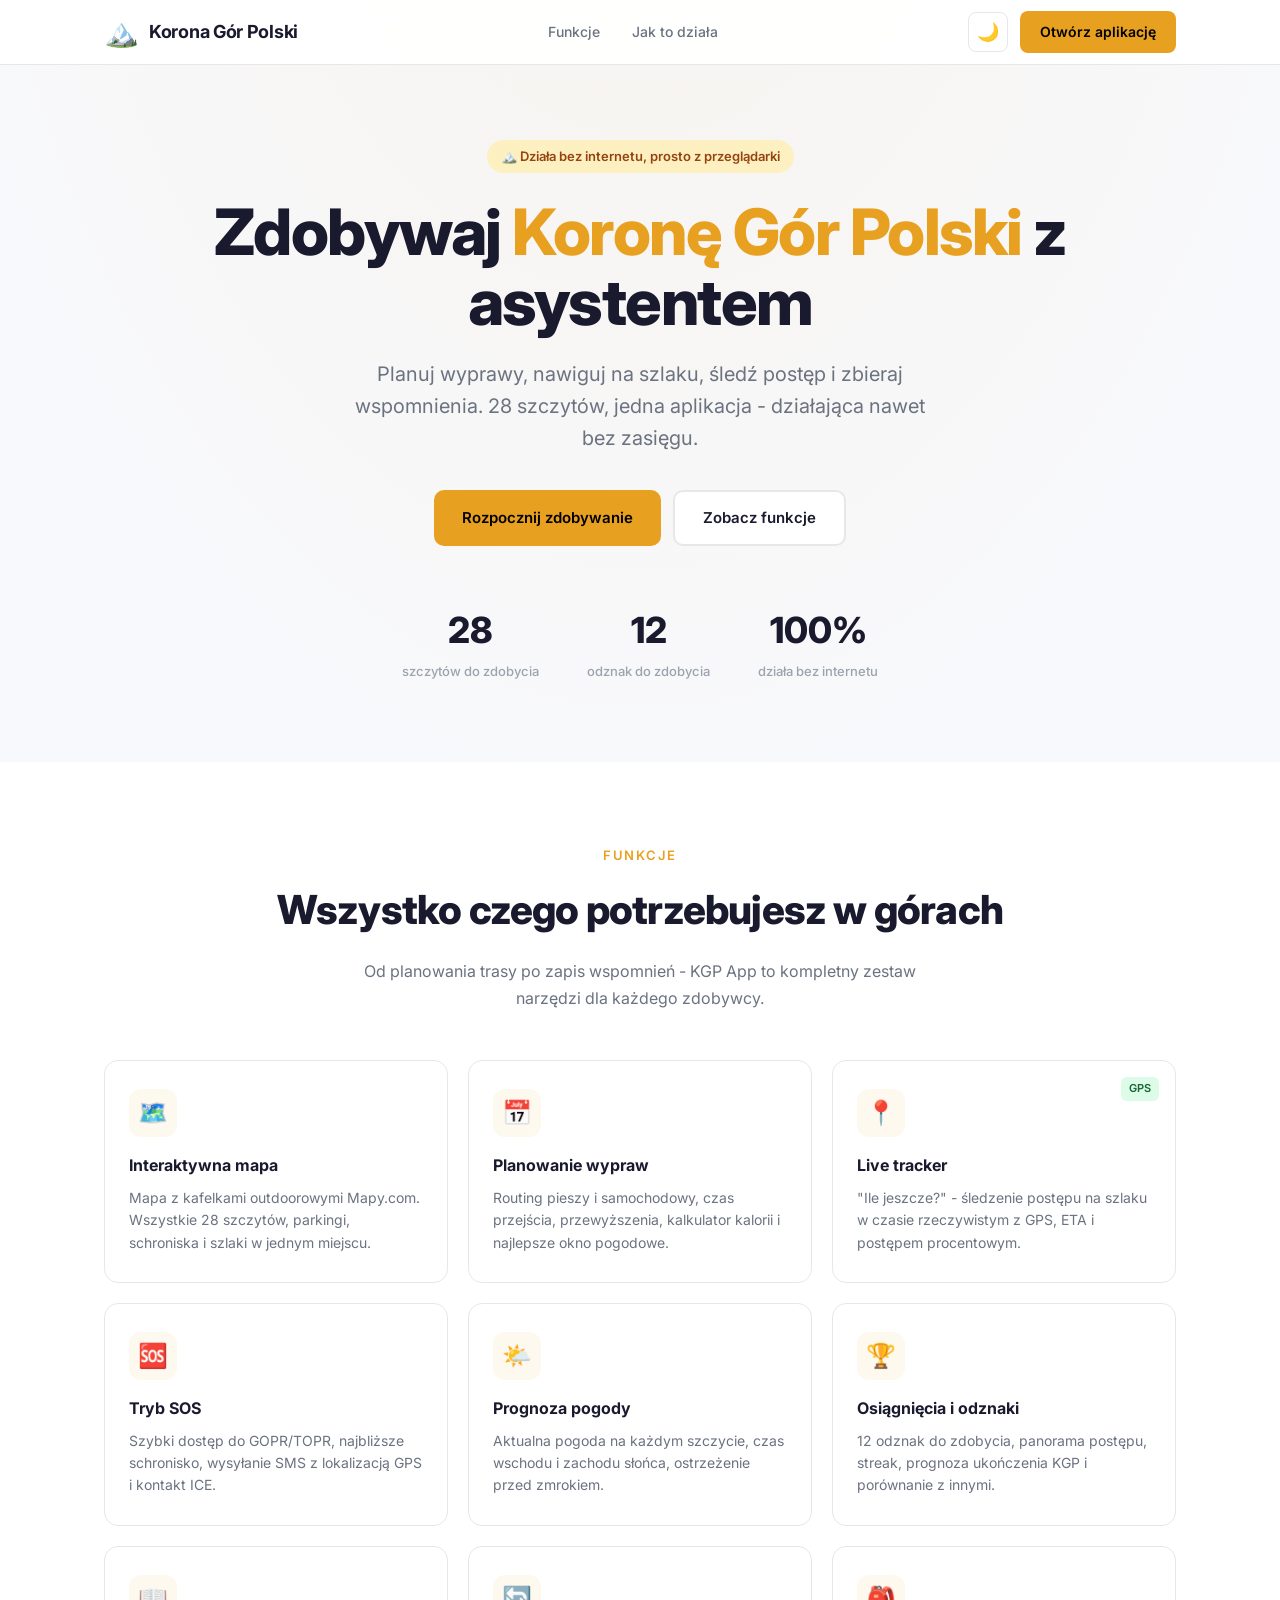
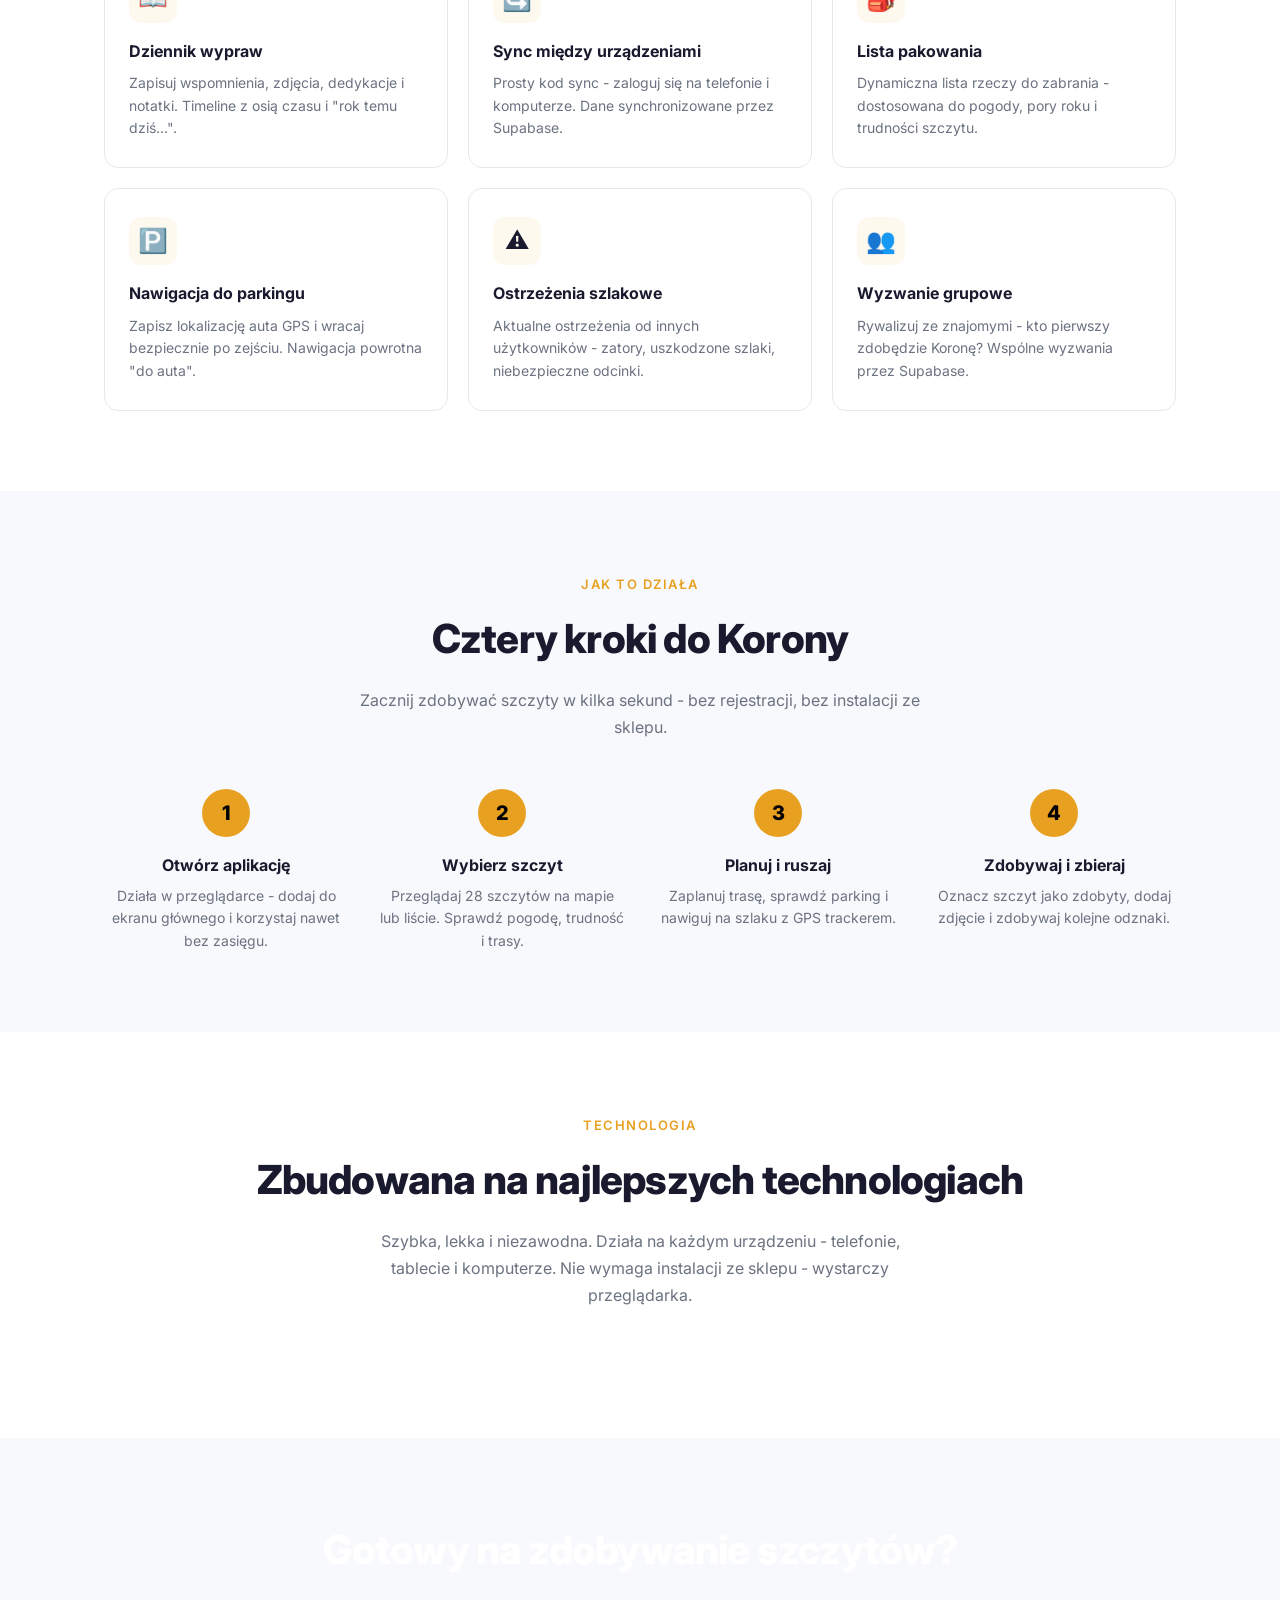
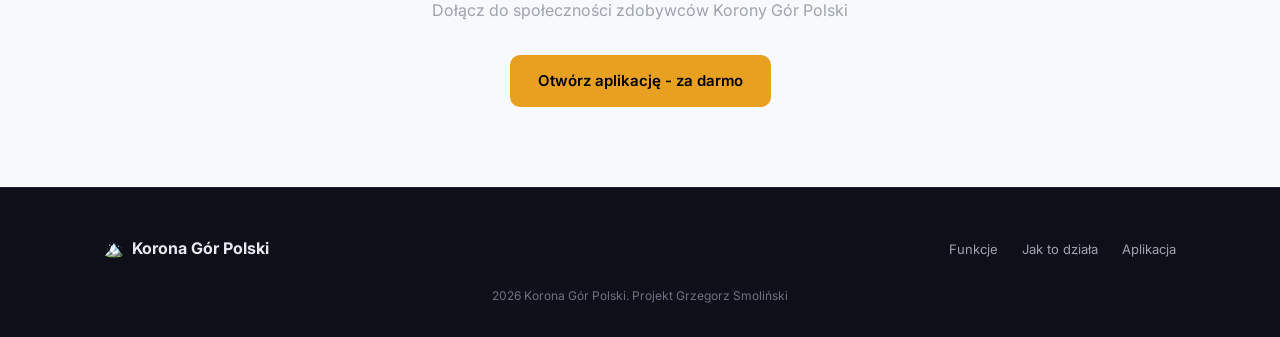
==== about.html @ d7c1f5a4 "Add landing page, admin panel, context detection, data migration, project docs - about.html: respons" ====
<!DOCTYPE html>
<html lang="pl">
<head>
<meta charset="UTF-8">
<meta name="viewport" content="width=device-width, initial-scale=1.0">
<meta name="description" content="Korona Gór Polski - aplikacja PWA pomagająca zdobyć 28 najwyższych szczytów polskich pasm górskich">
<meta name="theme-color" content="#ffffff" media="(prefers-color-scheme: light)">
<meta name="theme-color" content="#0f0f1a" media="(prefers-color-scheme: dark)">
<title>Korona Gór Polski - Twój asystent górski</title>
<link rel="icon" href="data:image/svg+xml,<svg xmlns='http://www.w3.org/2000/svg' viewBox='0 0 100 100'><text y='.9em' font-size='90'>🏔️</text></svg>">
<link href="https://fonts.googleapis.com/css2?family=Inter:wght@300;400;500;600;700;800&display=swap" rel="stylesheet">
<style>
/* ── Reset & Base ── */
*, *::before, *::after { box-sizing: border-box; margin: 0; padding: 0; }
html { scroll-behavior: smooth; }

/* ── Color tokens (light) ── */
:root {
  --bg: #ffffff;
  --bg-alt: #f8f9fc;
  --text: #1a1a2e;
  --text2: #6b7280;
  --text3: #9ca3af;
  --border: #e5e7eb;
  --border-hover: #d1d5db;
  --card: #ffffff;
  --card-shadow: rgba(0,0,0,0.08);
  --nav-bg: rgba(255,255,255,0.92);
  --nav-scroll-shadow: rgba(0,0,0,0.06);
  --accent: #e8a020;
  --accent-hover: #f0c060;
  --accent-glow: rgba(232,160,32,0.08);
  --accent-shadow: rgba(232,160,32,0.3);
  --badge-bg: #fef3c7;
  --badge-text: #92400e;
  --feature-icon-bg: #fef9ee;
  --green-bg: #dcfce7;
  --green-text: #166534;
  --cta-bg: #0f0f1a;
  --cta-bg2: #1a1a2e;
  --cta-text: #ffffff;
  --footer-bg: #0f0f1a;
  --footer-text: #9ca3af;
  --footer-text2: #e8e8f0;
  --footer-border: #1e1e35;
  --footer-copy: #6b7280;
  --outline-btn-bg: #ffffff;
}

/* ── Color tokens (dark) ── */
[data-theme="dark"] {
  --bg: #0f0f1a;
  --bg-alt: #1a1a2e;
  --text: #e8e8f0;
  --text2: #9ca3af;
  --text3: #6b7280;
  --border: #2a2a45;
  --border-hover: #3a3a55;
  --card: #1e1e35;
  --card-shadow: rgba(0,0,0,0.3);
  --nav-bg: rgba(15,15,26,0.92);
  --nav-scroll-shadow: rgba(0,0,0,0.2);
  --accent: #e8a020;
  --accent-hover: #f0c060;
  --accent-glow: rgba(232,160,32,0.06);
  --accent-shadow: rgba(232,160,32,0.4);
  --badge-bg: #3d2e10;
  --badge-text: #f0c060;
  --feature-icon-bg: #2a2520;
  --green-bg: #1a3a2a;
  --green-text: #6ee7a0;
  --cta-bg: #1a1a2e;
  --cta-bg2: #252545;
  --cta-text: #e8e8f0;
  --footer-bg: #0a0a14;
  --footer-text: #6b7280;
  --footer-text2: #e8e8f0;
  --footer-border: #1e1e35;
  --footer-copy: #4b5563;
  --outline-btn-bg: #1e1e35;
}

body {
  font-family: 'Inter', -apple-system, BlinkMacSystemFont, 'Segoe UI', sans-serif;
  color: var(--text);
  background: var(--bg);
  line-height: 1.6;
  -webkit-font-smoothing: antialiased;
  transition: background 0.3s, color 0.3s;
}

/* ── Utilities ── */
.container { max-width: 1120px; margin: 0 auto; padding: 0 24px; }
.text-center { text-align: center; }
.sr-only { position: absolute; width: 1px; height: 1px; overflow: hidden; clip: rect(0,0,0,0); }

/* ── Navigation ── */
.nav {
  position: fixed; top: 0; left: 0; right: 0; z-index: 100;
  background: var(--nav-bg);
  backdrop-filter: blur(12px);
  border-bottom: 1px solid var(--border);
  transition: box-shadow 0.3s, background 0.3s;
}
.nav.scrolled { box-shadow: 0 2px 20px var(--nav-scroll-shadow); }
.nav-inner {
  display: flex; align-items: center; justify-content: space-between;
  max-width: 1120px; margin: 0 auto; padding: 0 24px;
  height: 64px;
}
.nav-logo { display: flex; align-items: center; gap: 10px; text-decoration: none; color: var(--text); }
.nav-logo-icon { font-size: 28px; }
.nav-logo-text { font-weight: 700; font-size: 18px; letter-spacing: -0.3px; }
.nav-links { display: flex; gap: 32px; list-style: none; }
.nav-links a {
  text-decoration: none; color: var(--text2); font-size: 14px; font-weight: 500;
  transition: color 0.2s;
}
.nav-links a:hover { color: var(--text); }
.nav-right { display: flex; align-items: center; gap: 12px; }
.nav-cta {
  display: inline-flex; align-items: center; gap: 6px;
  background: var(--accent); color: #000; font-weight: 600; font-size: 14px;
  padding: 10px 20px; border-radius: 8px; text-decoration: none;
  transition: all 0.2s;
}
.nav-cta:hover { background: var(--accent-hover); transform: translateY(-1px); }

.theme-toggle {
  background: none; border: 1px solid var(--border); border-radius: 8px;
  width: 40px; height: 40px; cursor: pointer; font-size: 18px;
  display: flex; align-items: center; justify-content: center;
  transition: all 0.2s; color: var(--text2);
}
.theme-toggle:hover { border-color: var(--border-hover); color: var(--text); }

.nav-mobile-toggle {
  display: none; background: none; border: none; font-size: 24px; cursor: pointer; padding: 4px;
  color: var(--text); order: 3;
}

/* ── Hero ── */
.hero {
  padding: 140px 24px 80px;
  text-align: center;
  background: linear-gradient(180deg, var(--bg-alt) 0%, var(--bg) 100%);
  position: relative;
  overflow: hidden;
}
.hero::before {
  content: '';
  position: absolute; top: -60%; left: -20%; width: 140%; height: 200%;
  background: radial-gradient(ellipse at 50% 0%, var(--accent-glow) 0%, transparent 60%);
  pointer-events: none;
}
.hero-badge {
  display: inline-flex; align-items: center; gap: 6px;
  background: var(--badge-bg); color: var(--badge-text); font-size: 13px; font-weight: 600;
  padding: 6px 14px; border-radius: 20px; margin-bottom: 24px;
}
.hero h1 {
  font-size: clamp(36px, 6vw, 64px);
  font-weight: 800;
  line-height: 1.1;
  letter-spacing: -1.5px;
  margin-bottom: 20px;
  color: var(--text);
}
.hero h1 span { color: var(--accent); }
.hero-desc {
  font-size: clamp(16px, 2vw, 20px);
  color: var(--text2);
  max-width: 600px;
  margin: 0 auto 36px;
  line-height: 1.6;
}
.hero-buttons { display: flex; gap: 12px; justify-content: center; flex-wrap: wrap; }
.btn-hero {
  display: inline-flex; align-items: center; gap: 8px;
  padding: 14px 28px; border-radius: 10px; font-size: 15px; font-weight: 600;
  text-decoration: none; transition: all 0.2s;
}
.btn-primary { background: var(--accent); color: #000; }
.btn-primary:hover { background: var(--accent-hover); transform: translateY(-2px); box-shadow: 0 8px 24px var(--accent-shadow); }
.btn-outline { background: var(--outline-btn-bg); color: var(--text); border: 2px solid var(--border); }
.btn-outline:hover { border-color: var(--border-hover); transform: translateY(-2px); box-shadow: 0 8px 24px var(--card-shadow); }

.hero-stats {
  display: flex; justify-content: center; gap: 48px; margin-top: 56px;
  flex-wrap: wrap;
}
.hero-stat-num { font-size: 36px; font-weight: 800; color: var(--text); }
.hero-stat-label { font-size: 13px; color: var(--text3); font-weight: 500; margin-top: 2px; }

/* ── Section shared ── */
section { padding: 80px 0; }
section:nth-child(even) { background: var(--bg-alt); }
.section-label {
  display: inline-flex; align-items: center; gap: 6px;
  font-size: 13px; font-weight: 600; color: var(--accent); text-transform: uppercase;
  letter-spacing: 1.5px; margin-bottom: 12px;
}
.section-heading {
  font-size: clamp(28px, 4vw, 40px);
  font-weight: 800;
  letter-spacing: -0.8px;
  margin-bottom: 16px;
  color: var(--text);
}
.section-desc {
  font-size: 16px; color: var(--text2); max-width: 560px; margin: 0 auto 48px;
  line-height: 1.7;
}

/* ── Feature cards grid ── */
.features-grid {
  display: grid;
  grid-template-columns: repeat(3, 1fr);
  gap: 20px;
}
.feature-card {
  background: var(--card);
  border: 1px solid var(--border);
  border-radius: 14px;
  padding: 28px 24px;
  transition: all 0.25s;
  position: relative;
  text-align: left;
}
.feature-card:hover {
  transform: translateY(-4px);
  box-shadow: 0 12px 32px var(--card-shadow);
  border-color: var(--border-hover);
}
.feature-icon {
  width: 48px; height: 48px;
  display: flex; align-items: center; justify-content: center;
  font-size: 24px;
  background: var(--feature-icon-bg);
  border-radius: 12px;
  margin-bottom: 16px;
}
.feature-card h3 {
  font-size: 16px; font-weight: 700; margin-bottom: 8px; color: var(--text);
}
.feature-card p {
  font-size: 14px; color: var(--text2); line-height: 1.6;
}
.feature-badge {
  position: absolute; top: 16px; right: 16px;
  background: var(--green-bg); color: var(--green-text); font-size: 11px; font-weight: 600;
  padding: 3px 8px; border-radius: 6px;
}

/* ── How it works ── */
.steps { display: grid; grid-template-columns: repeat(4, 1fr); gap: 32px; }
.step { text-align: center; }
.step-num {
  width: 48px; height: 48px; border-radius: 50%;
  background: var(--accent); color: #000; font-weight: 800; font-size: 20px;
  display: inline-flex; align-items: center; justify-content: center;
  margin-bottom: 16px;
}
.step h3 { font-size: 16px; font-weight: 700; margin-bottom: 6px; color: var(--text); }
.step p { font-size: 14px; color: var(--text2); }

/* ── CTA section ── */
.cta-section {
  background: linear-gradient(135deg, var(--cta-bg) 0%, var(--cta-bg2) 100%);
  padding: 80px 0;
  text-align: center;
  color: var(--cta-text);
}
.cta-section h2 {
  font-size: clamp(28px, 4vw, 40px);
  font-weight: 800;
  margin-bottom: 16px;
  letter-spacing: -0.8px;
  color: var(--cta-text);
}
.cta-section p { color: var(--text3); font-size: 16px; margin-bottom: 32px; }
.cta-section .btn-primary:hover { box-shadow: 0 8px 32px var(--accent-shadow); }

/* ── Footer ── */
.footer {
  background: var(--footer-bg); color: var(--footer-text); padding: 48px 0 32px;
  border-top: 1px solid var(--footer-border);
}
.footer-inner {
  display: flex; justify-content: space-between; align-items: center;
  flex-wrap: wrap; gap: 16px;
}
.footer-logo { display: flex; align-items: center; gap: 8px; }
.footer-logo-text { color: var(--footer-text2); font-weight: 700; font-size: 16px; }
.footer-links { display: flex; gap: 24px; list-style: none; }
.footer-links a { color: var(--footer-text); text-decoration: none; font-size: 13px; transition: color 0.2s; }
.footer-links a:hover { color: var(--footer-text2); }
.footer-copy { width: 100%; text-align: center; margin-top: 24px; font-size: 12px; color: var(--footer-copy); }

/* ── Responsive ── */
@media (max-width: 900px) {
  .features-grid { grid-template-columns: repeat(2, 1fr); }
  .steps { grid-template-columns: repeat(2, 1fr); gap: 24px; }
  .hero-stats { gap: 32px; }
}
@media (max-width: 640px) {
  .features-grid { grid-template-columns: 1fr; }
  .steps { grid-template-columns: 1fr; gap: 20px; }
  .hero { padding: 120px 20px 60px; }
  .hero-stats { gap: 24px; }
  .hero-stat-num { font-size: 28px; }
  .nav-links { display: none; }
  .nav-mobile-toggle { display: block; }
  .nav-cta { display: none; }
  .nav-links.open {
    display: flex; flex-direction: column;
    position: absolute; top: 64px; left: 0; right: 0;
    background: var(--nav-bg); backdrop-filter: blur(12px);
    padding: 16px 24px; gap: 16px;
    border-bottom: 1px solid var(--border);
  }
  .footer-inner { flex-direction: column; text-align: center; }
  .footer-links { justify-content: center; }
}

/* ── Animations ── */
@keyframes fadeUp {
  from { opacity: 0; transform: translateY(24px); }
  to { opacity: 1; transform: translateY(0); }
}
.animate { opacity: 0; }
.animate.visible { animation: fadeUp 0.6s ease forwards; }
.animate.delay-1 { animation-delay: 0.1s; }
.animate.delay-2 { animation-delay: 0.2s; }
.animate.delay-3 { animation-delay: 0.3s; }
</style>
</head>
<body>

<!-- ── Nav ── -->
<nav class="nav" id="nav">
  <div class="nav-inner">
    <a href="#" class="nav-logo">
      <span class="nav-logo-icon">🏔️</span>
      <span class="nav-logo-text">Korona Gór Polski</span>
    </a>
    <ul class="nav-links" id="navLinks">
      <li><a href="#funkcje">Funkcje</a></li>
      <li><a href="#jak-to-dziala">Jak to działa</a></li>
    </ul>
    <div class="nav-right">
      <button class="theme-toggle" id="themeToggle" aria-label="Przełącz motyw">🌙</button>
      <a href="index.html" class="nav-cta">Otwórz aplikację</a>
      <button class="nav-mobile-toggle" id="navToggle" aria-label="Menu">☰</button>
    </div>
  </div>
</nav>

<!-- ── Hero ── -->
<section class="hero">
  <div class="container">
    <div class="hero-badge">🏔️ Działa bez internetu, prosto z przeglądarki</div>
    <h1 class="animate">Zdobywaj <span>Koronę Gór Polski</span> z asystentem</h1>
    <p class="hero-desc animate delay-1">
      Planuj wyprawy, nawiguj na szlaku, śledź postęp i zbieraj wspomnienia.
      28 szczytów, jedna aplikacja - działająca nawet bez zasięgu.
    </p>
    <div class="hero-buttons animate delay-2">
      <a href="index.html" class="btn-hero btn-primary">Rozpocznij zdobywanie</a>
      <a href="#funkcje" class="btn-hero btn-outline">Zobacz funkcje</a>
    </div>
    <div class="hero-stats animate delay-3">
      <div>
        <div class="hero-stat-num">28</div>
        <div class="hero-stat-label">szczytów do zdobycia</div>
      </div>
      <div>
        <div class="hero-stat-num">12</div>
        <div class="hero-stat-label">odznak do zdobycia</div>
      </div>
      <div>
        <div class="hero-stat-num">100%</div>
        <div class="hero-stat-label">działa bez internetu</div>
      </div>
    </div>
  </div>
</section>

<!-- ── Features ── -->
<section id="funkcje">
  <div class="container text-center">
    <div class="section-label">Funkcje</div>
    <h2 class="section-heading">Wszystko czego potrzebujesz w górach</h2>
    <p class="section-desc">
      Od planowania trasy po zapis wspomnień - KGP App to kompletny zestaw narzędzi dla każdego zdobywcy.
    </p>
    <div class="features-grid">

      <div class="feature-card animate">
        <div class="feature-icon">🗺️</div>
        <h3>Interaktywna mapa</h3>
        <p>Mapa z kafelkami outdoorowymi Mapy.com. Wszystkie 28 szczytów, parkingi, schroniska i szlaki w jednym miejscu.</p>
      </div>

      <div class="feature-card animate delay-1">
        <div class="feature-icon">📅</div>
        <h3>Planowanie wypraw</h3>
        <p>Routing pieszy i samochodowy, czas przejścia, przewyższenia, kalkulator kalorii i najlepsze okno pogodowe.</p>
      </div>

      <div class="feature-card animate delay-2">
        <div class="feature-icon">📍</div>
        <h3>Live tracker</h3>
        <p>"Ile jeszcze?" - śledzenie postępu na szlaku w czasie rzeczywistym z GPS, ETA i postępem procentowym.</p>
        <span class="feature-badge">GPS</span>
      </div>

      <div class="feature-card animate">
        <div class="feature-icon">🆘</div>
        <h3>Tryb SOS</h3>
        <p>Szybki dostęp do GOPR/TOPR, najbliższe schronisko, wysyłanie SMS z lokalizacją GPS i kontakt ICE.</p>
      </div>

      <div class="feature-card animate delay-1">
        <div class="feature-icon">🌤️</div>
        <h3>Prognoza pogody</h3>
        <p>Aktualna pogoda na każdym szczycie, czas wschodu i zachodu słońca, ostrzeżenie przed zmrokiem.</p>
      </div>

      <div class="feature-card animate delay-2">
        <div class="feature-icon">🏆</div>
        <h3>Osiągnięcia i odznaki</h3>
        <p>12 odznak do zdobycia, panorama postępu, streak, prognoza ukończenia KGP i porównanie z innymi.</p>
      </div>

      <div class="feature-card animate">
        <div class="feature-icon">📖</div>
        <h3>Dziennik wypraw</h3>
        <p>Zapisuj wspomnienia, zdjęcia, dedykacje i notatki. Timeline z osią czasu i "rok temu dziś...".</p>
      </div>

      <div class="feature-card animate delay-1">
        <div class="feature-icon">🔄</div>
        <h3>Sync między urządzeniami</h3>
        <p>Prosty kod sync - zaloguj się na telefonie i komputerze. Dane synchronizowane przez Supabase.</p>
      </div>

      <div class="feature-card animate delay-2">
        <div class="feature-icon">🎒</div>
        <h3>Lista pakowania</h3>
        <p>Dynamiczna lista rzeczy do zabrania - dostosowana do pogody, pory roku i trudności szczytu.</p>
      </div>

      <div class="feature-card animate">
        <div class="feature-icon">🅿️</div>
        <h3>Nawigacja do parkingu</h3>
        <p>Zapisz lokalizację auta GPS i wracaj bezpiecznie po zejściu. Nawigacja powrotna "do auta".</p>
      </div>

      <div class="feature-card animate delay-1">
        <div class="feature-icon">⚠️</div>
        <h3>Ostrzeżenia szlakowe</h3>
        <p>Aktualne ostrzeżenia od innych użytkowników - zatory, uszkodzone szlaki, niebezpieczne odcinki.</p>
      </div>

      <div class="feature-card animate delay-2">
        <div class="feature-icon">👥</div>
        <h3>Wyzwanie grupowe</h3>
        <p>Rywalizuj ze znajomymi - kto pierwszy zdobędzie Koronę? Wspólne wyzwania przez Supabase.</p>
      </div>

    </div>
  </div>
</section>

<!-- ── How it works ── -->
<section id="jak-to-dziala">
  <div class="container text-center">
    <div class="section-label">Jak to działa</div>
    <h2 class="section-heading">Cztery kroki do Korony</h2>
    <p class="section-desc">
      Zacznij zdobywać szczyty w kilka sekund - bez rejestracji, bez instalacji ze sklepu.
    </p>
    <div class="steps">
      <div class="step animate">
        <div class="step-num">1</div>
        <h3>Otwórz aplikację</h3>
        <p>Działa w przeglądarce - dodaj do ekranu głównego i korzystaj nawet bez zasięgu.</p>
      </div>
      <div class="step animate delay-1">
        <div class="step-num">2</div>
        <h3>Wybierz szczyt</h3>
        <p>Przeglądaj 28 szczytów na mapie lub liście. Sprawdź pogodę, trudność i trasy.</p>
      </div>
      <div class="step animate delay-2">
        <div class="step-num">3</div>
        <h3>Planuj i ruszaj</h3>
        <p>Zaplanuj trasę, sprawdź parking i nawiguj na szlaku z GPS trackerem.</p>
      </div>
      <div class="step animate delay-3">
        <div class="step-num">4</div>
        <h3>Zdobywaj i zbieraj</h3>
        <p>Oznacz szczyt jako zdobyty, dodaj zdjęcie i zdobywaj kolejne odznaki.</p>
      </div>
    </div>
  </div>
</section>

<!-- ── Tech ── -->
<section id="technologia">
  <div class="container text-center">
    <div class="section-label">Technologia</div>
    <h2 class="section-heading">Zbudowana na najlepszych technologiach</h2>
    <p class="section-desc">
      Szybka, lekka i niezawodna. Działa na każdym urządzeniu - telefonie, tablecie i komputerze.
      Nie wymaga instalacji ze sklepu - wystarczy przeglądarka.
    </p>
  </div>
</section>

<!-- ── CTA ── -->
<section class="cta-section">
  <div class="container">
    <h2>Gotowy na zdobywanie szczytów?</h2>
    <p>Dołącz do społeczności zdobywców Korony Gór Polski</p>
    <a href="index.html" class="btn-hero btn-primary">Otwórz aplikację - za darmo</a>
  </div>
</section>

<!-- ── Footer ── -->
<footer class="footer">
  <div class="container">
    <div class="footer-inner">
      <div class="footer-logo">
        <span>🏔️</span>
        <span class="footer-logo-text">Korona Gór Polski</span>
      </div>
      <ul class="footer-links">
        <li><a href="#funkcje">Funkcje</a></li>
        <li><a href="#jak-to-dziala">Jak to działa</a></li>
        <li><a href="index.html">Aplikacja</a></li>
      </ul>
    </div>
    <div class="footer-copy">2026 Korona Gór Polski. Projekt Grzegorz Smoliński</div>
  </div>
</footer>

<script>
// Theme toggle
const themeToggle = document.getElementById('themeToggle');
const html = document.documentElement;

function setTheme(dark) {
  html.setAttribute('data-theme', dark ? 'dark' : 'light');
  themeToggle.textContent = dark ? '☀️' : '🌙';
  localStorage.setItem('about-theme', dark ? 'dark' : 'light');
}

// Init: check saved preference, then system preference
const saved = localStorage.getItem('about-theme');
if (saved) {
  setTheme(saved === 'dark');
} else {
  setTheme(window.matchMedia('(prefers-color-scheme: dark)').matches);
}

themeToggle.addEventListener('click', () => {
  setTheme(html.getAttribute('data-theme') !== 'dark');
});

// Listen for system theme changes
window.matchMedia('(prefers-color-scheme: dark)').addEventListener('change', (e) => {
  if (!localStorage.getItem('about-theme')) setTheme(e.matches);
});

// Nav scroll effect
const nav = document.getElementById('nav');
window.addEventListener('scroll', () => {
  nav.classList.toggle('scrolled', window.scrollY > 10);
});

// Mobile menu toggle
document.getElementById('navToggle').addEventListener('click', () => {
  document.getElementById('navLinks').classList.toggle('open');
});

// Close mobile menu on link click
document.querySelectorAll('#navLinks a').forEach(a => {
  a.addEventListener('click', () => {
    document.getElementById('navLinks').classList.remove('open');
  });
});

// Scroll animations
const observer = new IntersectionObserver((entries) => {
  entries.forEach(entry => {
    if (entry.isIntersecting) {
      entry.target.classList.add('visible');
      observer.unobserve(entry.target);
    }
  });
}, { threshold: 0.1, rootMargin: '0px 0px -40px 0px' });

document.querySelectorAll('.animate').forEach(el => observer.observe(el));
</script>
</body>
</html>
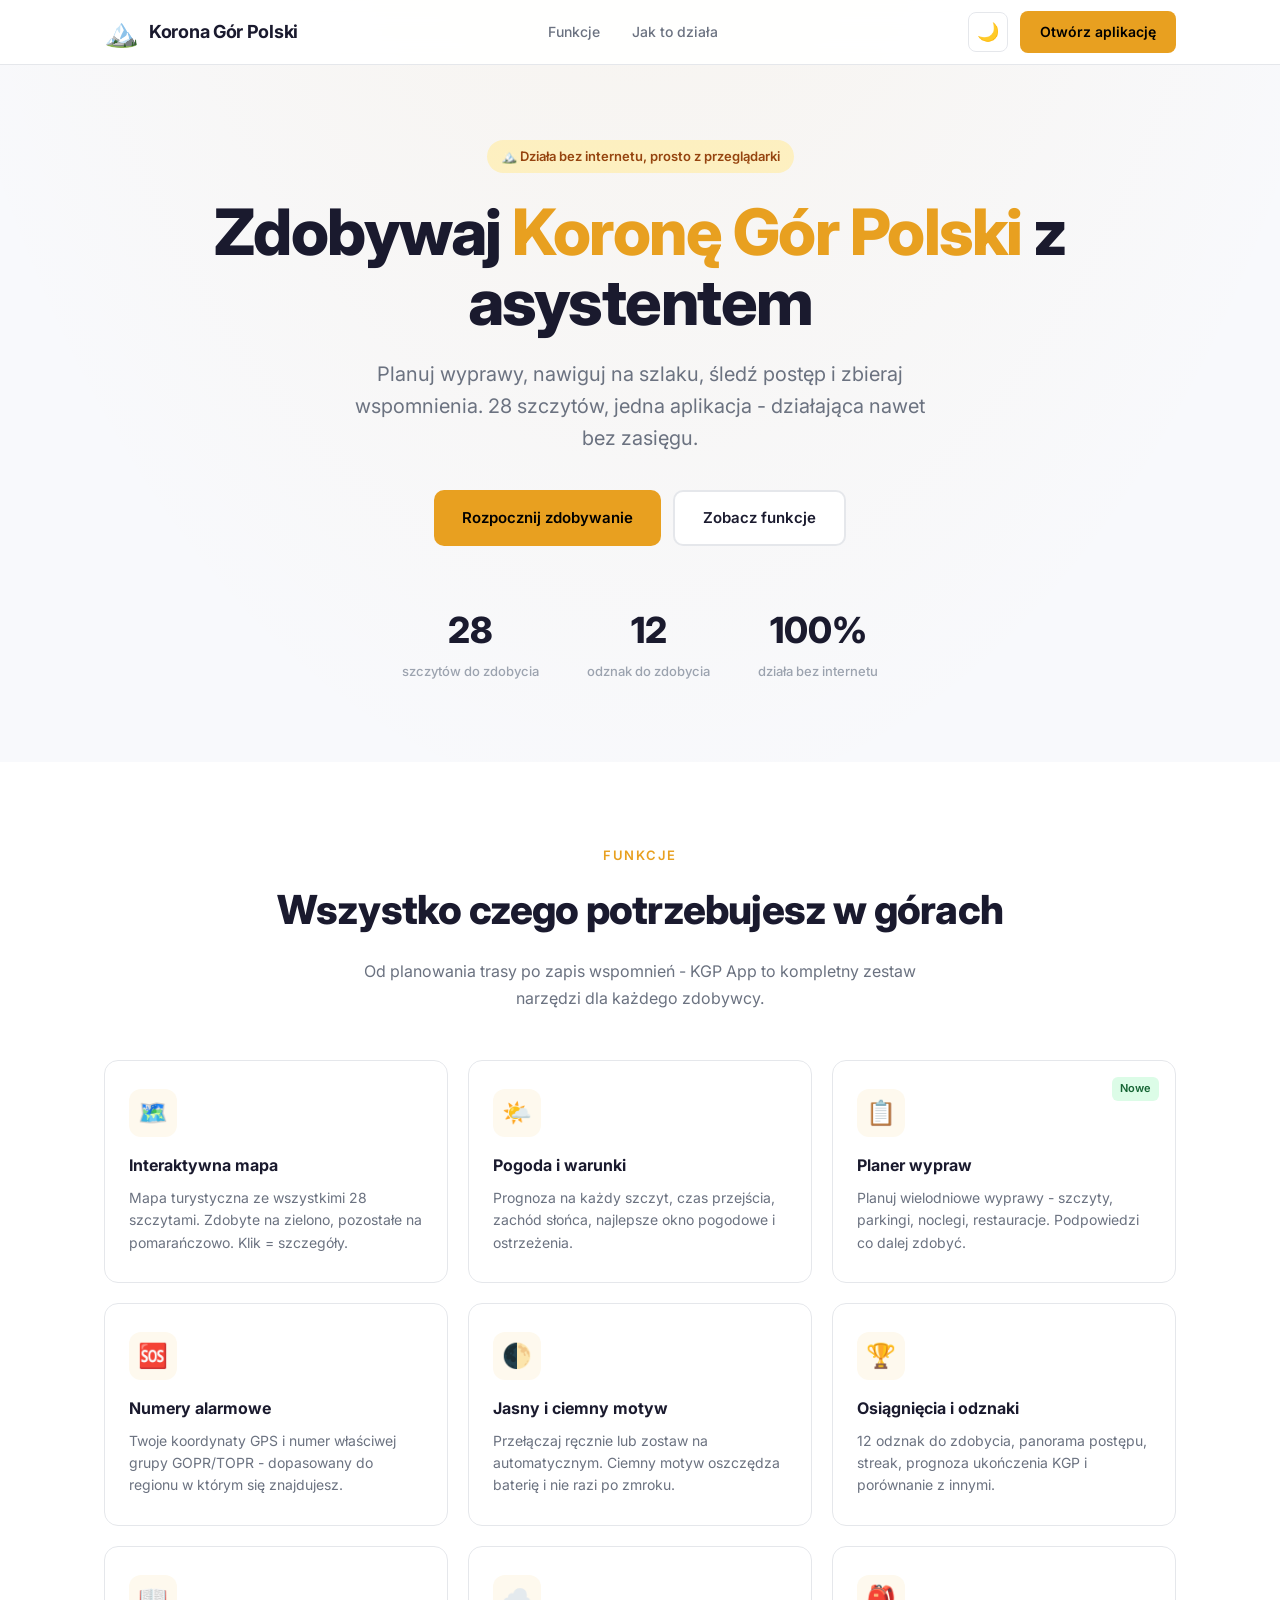
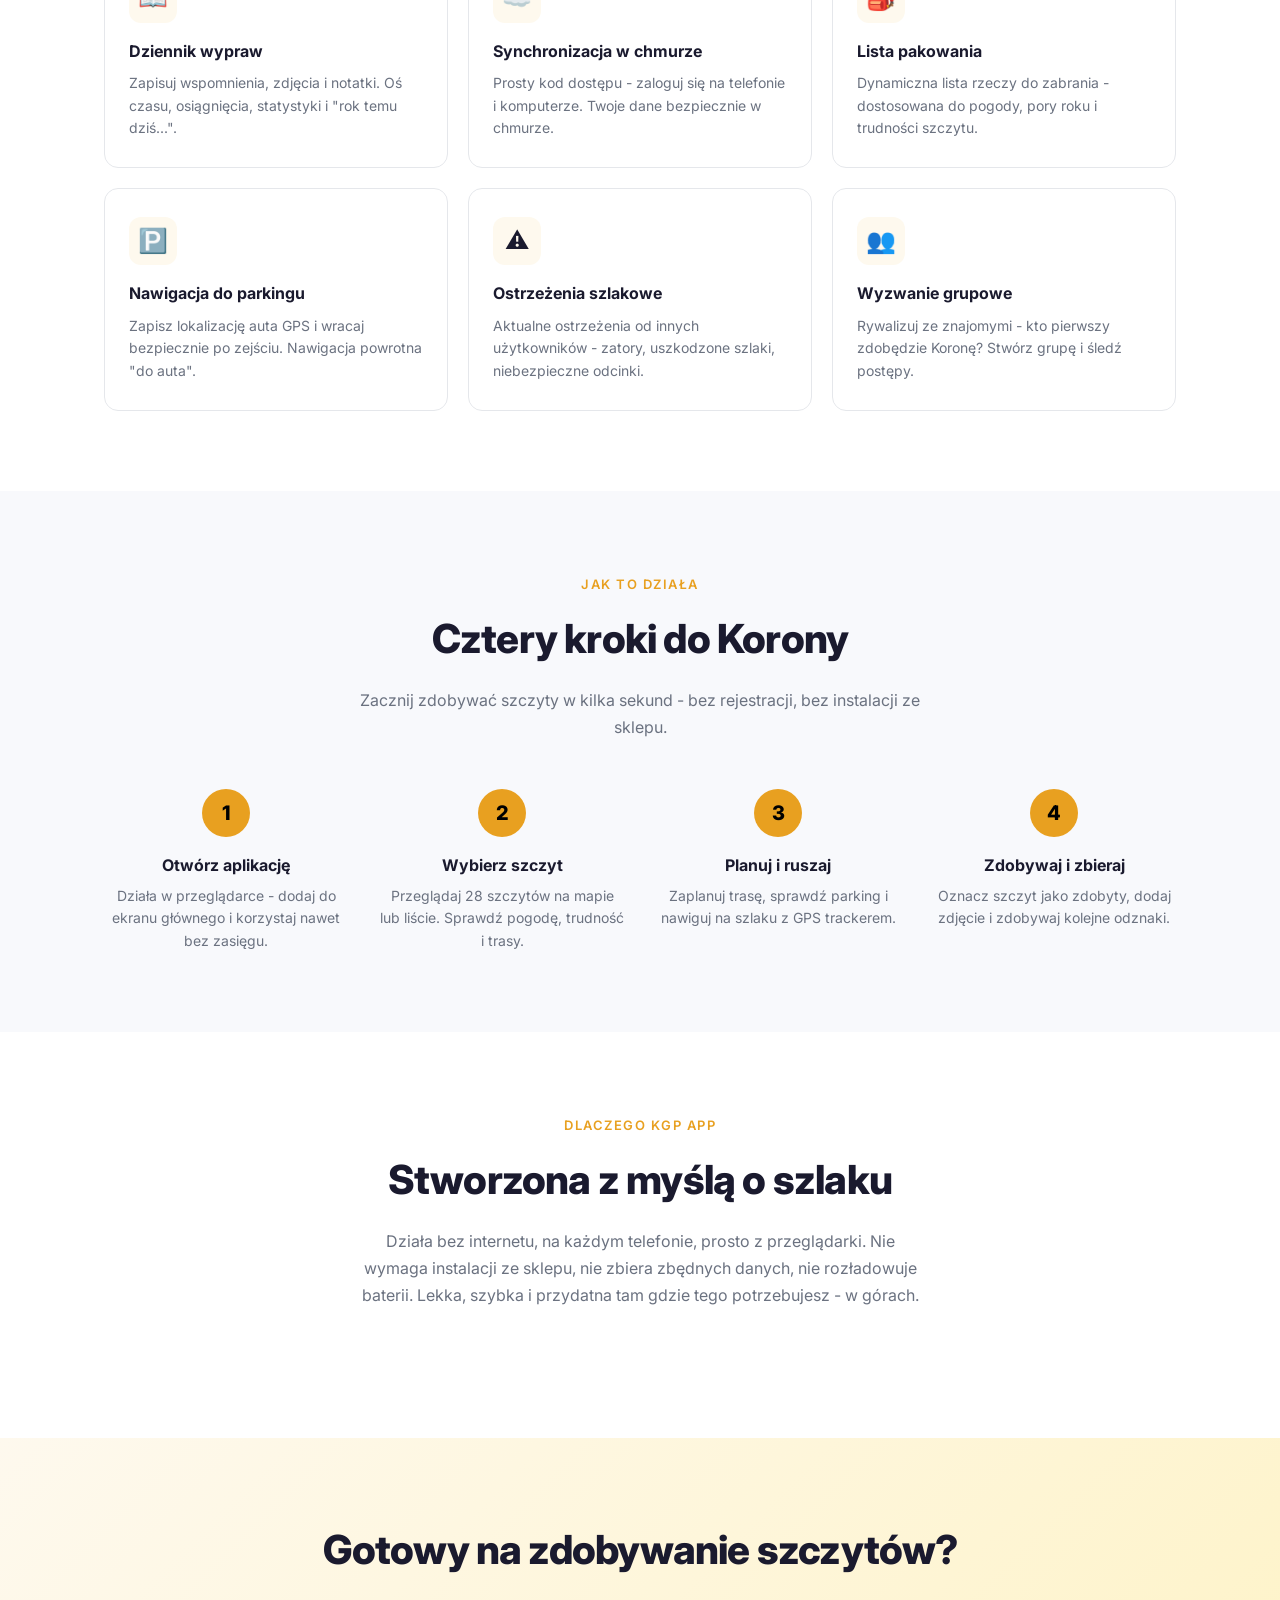
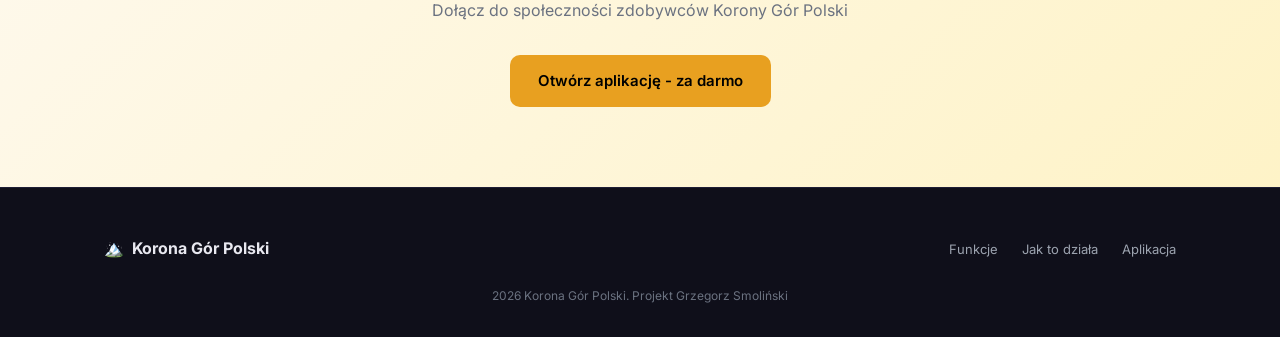
==== commit 606f5f41: "Add AI module, chat, peak descriptions, parking management, Supabase sync - New js/ai.js: Gemini AI " ====
--- a/about.html
+++ b/about.html
@@ -36,9 +36,9 @@
   --feature-icon-bg: #fef9ee;
   --green-bg: #dcfce7;
   --green-text: #166534;
-  --cta-bg: #0f0f1a;
-  --cta-bg2: #1a1a2e;
-  --cta-text: #ffffff;
+  --cta-bg: #fef9ee;
+  --cta-bg2: #fef3c7;
+  --cta-text: #1a1a2e;
   --footer-bg: #0f0f1a;
   --footer-text: #9ca3af;
   --footer-text2: #e8e8f0;
@@ -265,7 +265,7 @@
 .step p { font-size: 14px; color: var(--text2); }
 
 /* ── CTA section ── */
-.cta-section {
+section.cta-section {
   background: linear-gradient(135deg, var(--cta-bg) 0%, var(--cta-bg2) 100%);
   padding: 80px 0;
   text-align: center;
@@ -278,7 +278,7 @@
   letter-spacing: -0.8px;
   color: var(--cta-text);
 }
-.cta-section p { color: var(--text3); font-size: 16px; margin-bottom: 32px; }
+.cta-section p { color: var(--text2); font-size: 16px; margin-bottom: 32px; }
 .cta-section .btn-primary:hover { box-shadow: 0 8px 32px var(--accent-shadow); }
 
 /* ── Footer ── */
@@ -399,32 +399,32 @@
       <div class="feature-card animate">
         <div class="feature-icon">🗺️</div>
         <h3>Interaktywna mapa</h3>
-        <p>Mapa z kafelkami outdoorowymi Mapy.com. Wszystkie 28 szczytów, parkingi, schroniska i szlaki w jednym miejscu.</p>
+        <p>Mapa turystyczna ze wszystkimi 28 szczytami. Zdobyte na zielono, pozostałe na pomarańczowo. Klik = szczegóły.</p>
       </div>
 
       <div class="feature-card animate delay-1">
-        <div class="feature-icon">📅</div>
-        <h3>Planowanie wypraw</h3>
-        <p>Routing pieszy i samochodowy, czas przejścia, przewyższenia, kalkulator kalorii i najlepsze okno pogodowe.</p>
+        <div class="feature-icon">🌤️</div>
+        <h3>Pogoda i warunki</h3>
+        <p>Prognoza na każdy szczyt, czas przejścia, zachód słońca, najlepsze okno pogodowe i ostrzeżenia.</p>
       </div>
 
       <div class="feature-card animate delay-2">
-        <div class="feature-icon">📍</div>
-        <h3>Live tracker</h3>
-        <p>"Ile jeszcze?" - śledzenie postępu na szlaku w czasie rzeczywistym z GPS, ETA i postępem procentowym.</p>
-        <span class="feature-badge">GPS</span>
+        <div class="feature-icon">📋</div>
+        <h3>Planer wypraw</h3>
+        <p>Planuj wielodniowe wyprawy - szczyty, parkingi, noclegi, restauracje. Podpowiedzi co dalej zdobyć.</p>
+        <span class="feature-badge">Nowe</span>
       </div>
 
       <div class="feature-card animate">
         <div class="feature-icon">🆘</div>
-        <h3>Tryb SOS</h3>
-        <p>Szybki dostęp do GOPR/TOPR, najbliższe schronisko, wysyłanie SMS z lokalizacją GPS i kontakt ICE.</p>
+        <h3>Numery alarmowe</h3>
+        <p>Twoje koordynaty GPS i numer właściwej grupy GOPR/TOPR - dopasowany do regionu w którym się znajdujesz.</p>
       </div>
 
       <div class="feature-card animate delay-1">
-        <div class="feature-icon">🌤️</div>
-        <h3>Prognoza pogody</h3>
-        <p>Aktualna pogoda na każdym szczycie, czas wschodu i zachodu słońca, ostrzeżenie przed zmrokiem.</p>
+        <div class="feature-icon">🌓</div>
+        <h3>Jasny i ciemny motyw</h3>
+        <p>Przełączaj ręcznie lub zostaw na automatycznym. Ciemny motyw oszczędza baterię i nie razi po zmroku.</p>
       </div>
 
       <div class="feature-card animate delay-2">
@@ -436,13 +436,13 @@
       <div class="feature-card animate">
         <div class="feature-icon">📖</div>
         <h3>Dziennik wypraw</h3>
-        <p>Zapisuj wspomnienia, zdjęcia, dedykacje i notatki. Timeline z osią czasu i "rok temu dziś...".</p>
+        <p>Zapisuj wspomnienia, zdjęcia i notatki. Oś czasu, osiągnięcia, statystyki i "rok temu dziś...".</p>
       </div>
 
       <div class="feature-card animate delay-1">
-        <div class="feature-icon">🔄</div>
-        <h3>Sync między urządzeniami</h3>
-        <p>Prosty kod sync - zaloguj się na telefonie i komputerze. Dane synchronizowane przez Supabase.</p>
+        <div class="feature-icon">☁️</div>
+        <h3>Synchronizacja w chmurze</h3>
+        <p>Prosty kod dostępu - zaloguj się na telefonie i komputerze. Twoje dane bezpiecznie w chmurze.</p>
       </div>
 
       <div class="feature-card animate delay-2">
@@ -466,7 +466,7 @@
       <div class="feature-card animate delay-2">
         <div class="feature-icon">👥</div>
         <h3>Wyzwanie grupowe</h3>
-        <p>Rywalizuj ze znajomymi - kto pierwszy zdobędzie Koronę? Wspólne wyzwania przez Supabase.</p>
+        <p>Rywalizuj ze znajomymi - kto pierwszy zdobędzie Koronę? Stwórz grupę i śledź postępy.</p>
       </div>
 
     </div>
@@ -506,14 +506,15 @@
   </div>
 </section>
 
-<!-- ── Tech ── -->
-<section id="technologia">
+<!-- ── Why ── -->
+<section id="dlaczego">
   <div class="container text-center">
-    <div class="section-label">Technologia</div>
-    <h2 class="section-heading">Zbudowana na najlepszych technologiach</h2>
+    <div class="section-label">Dlaczego KGP App</div>
+    <h2 class="section-heading">Stworzona z myślą o szlaku</h2>
     <p class="section-desc">
-      Szybka, lekka i niezawodna. Działa na każdym urządzeniu - telefonie, tablecie i komputerze.
-      Nie wymaga instalacji ze sklepu - wystarczy przeglądarka.
+      Działa bez internetu, na każdym telefonie, prosto z przeglądarki.
+      Nie wymaga instalacji ze sklepu, nie zbiera zbędnych danych, nie rozładowuje baterii.
+      Lekka, szybka i przydatna tam gdzie tego potrzebujesz - w górach.
     </p>
   </div>
 </section>
